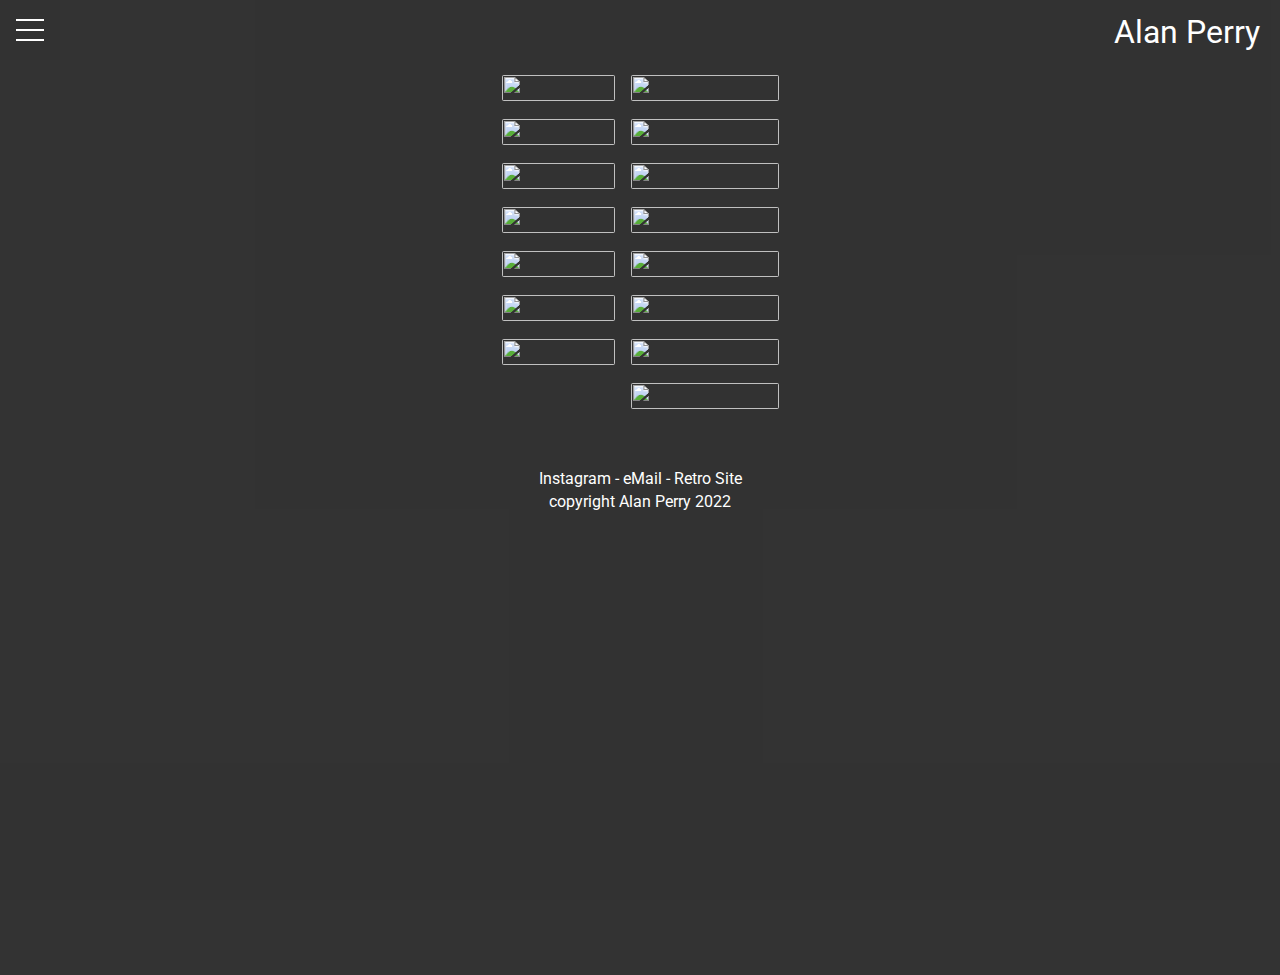
==== index.html @ c494f001 "Add files via upload" ====
<!DOCTYPE html>
<html lang="en">

<head>
  <meta charset="utf-8">
  <meta name="viewport" content="width=device-width, initial-scale=1.0">
  <meta http-equiv="X-UA-Compatible" content="ie=edge">

  <!-- Font stuff is here -->
  <link rel="preconnect" href="https://fonts.googleapis.com">
  <link rel="preconnect" href="https://fonts.gstatic.com" crossorigin>
  <link href="https://fonts.googleapis.com/css2?family=Roboto&family=Roboto+Mono&display=swap" rel="stylesheet">

  <link rel="stylesheet" href="style.css">
  <link rel="stylesheet" href="menu.css">

  <title>Alan Perry</title>

</head>

<body>
  <div class="menu-wrap">
    <input type="checkbox" class="toggler">
    <div class="hamburger">
      <div></div>
    </div>
    <div class="menu">
      <div>
        <div>
          <ul>
            <li><a href="#">About/CV/Contact</a></li>
            <li><a href="#">Teaching</a></li>
            <li style="font-size: 2rem; text-decoration: underline;">Projects</li>
            <li><a href="#">Lightfield/Hologram Studies (2022-ongoing)</a></li>
            <li><a href="#">Generative Studies (2020-ongoing)</a></li>
            <li><a href="#">The Clerestory (2022)</a></li>
            <li><a href="#">Astrological Affirmations (2022)</a></li>
            <li><a href="#">Astrological Clock (2021)</a></li>
            <li><a href="#">Uchronic Mirror (2021)</a></li>
            <li><a href="#">Ambulatory Online (2020)</a></li>
            <li><a href="#">Gross Gloss (2019-ongoing)</a></li>
            <li><a href="#">The Ambulatory (2018-2019)</a></li>
            <li><a href="#">Biophilia (2018-2019)</a></li>
            <li><a href="#">A Strange Game (2017-2018)</a></li>
            <li><a href="#">Different Ways of Seeing (2017)</a></li>
            <li><a href="#">After Prokudin-Gorsky (2016)</a></li>
            <li><a href="#">Virtual Memory (2015)</a></li>
            <li><a href="#">Collodion Work (2013-2014)</a></li>
            <li><a href="#">Methods of Manifestation (2012)</a></li>
          </ul>
        </div>
      </div>
    </div>
  </div>

  <header class="showcase">
    <div class="site-name">Alan Perry</div>
    <p style="height: 75px"></p>

    <div class="container showcase-inner">
      <div class="image-gallery">

        <div class="column">
          <!-- Left-Hand Column A -->
          <div class="image-item">
            <img src="images/Clerestory.png" alt="" />
          </div>
          <p class="caption"> The Clerestory (2022) </p>

          <div class="image-item">
            <img src="images/UchronicMirror.png" alt="" />
          </div>
          <p class="caption"> Uchronic Mirror (2021) </p>

          <div class="image-item">
            <img src="images/AmbulatoryOnline.png" alt="" />
          </div>
          <p class="caption"> Ambulatory Online (2020) </p>

          <div class="image-item">
            <img src="images/Biophilia_2.png" alt="" />
          </div>
          <p class="caption"> Biophilia (2018-2019) </p>

          <div class="image-item">
            <img src="images/diffWays_PLT.jpg" alt="" />
          </div>
          <p class="caption"> Different Ways of Seeing (2017) </p>
          <div class="image-item">
            <img src="images/apg_1.jpg" alt="" />
          </div>
          <p class="caption">After Prokudin-Gorsky (2016)</p>

          <div class="image-item">
            <img src="images/mani_MilnerMountain.jpg" alt="" />
          </div>
          <p class="caption"> Methods of Manifestation (2012) </p>

        </div>

        <div class="column">
          <!-- Right-Hand Column B -->
          <div class="image-item">
            <img src="images/holo_1.jpg" alt="" />
          </div>
          <p class="caption"> Lightfield/Hologram Studies (2022-ongoing) </p>

          <div class="image-item">
            <img src="images/After_ellsworthKelly.png" alt="" />
          </div>
          <p class="caption"> Generative Studies (2021-ongoing) </p>

          <div class="image-item">
            <img src="images/AstroClock.jpg" alt="" />
          </div>
          <p class="caption"> Astrological Clock (2021) </p>

          <div class="image-item">
            <img src="images/GrossGloss.png" alt="" />
          </div>
          <p class="caption"> The Gross Gloss (2019-ongoing) </p>

          <div class="image-item">
            <img src="images/ambulatory.png" alt="" />
          </div>
          <p class="caption"> The Ambulatory (2018-2019) </p>

          <div class="image-item">
            <img src="images/asg_playing.jpg" alt="" />
          </div>
          <p class="caption"> A Strange Game (2017-2018) </p>


          <div class="image-item">
            <img src="images/MemoryCycle.gif" alt="" />
          </div>
          <p class="caption"> Virtual Memory (2015) </p>

          <div class="image-item">
            <img src="images/col_Pinecone.jpg" alt="" />
          </div>
          <p class="caption"> Collodion Work (2013-2014)</p>
        </div>
      </div>

      <br>
      <br>
      <div class="test">Instagram - eMail - Retro Site<br>copyright Alan Perry 2022<br></div>
  </header>
</body>

</html>
---- style.css ----
:root {
  --primary-color: rgba(51, 51, 51, 0.75);
  --overlay-color: rgba(0, 0, 0, 0.85);
  --menu-speed: 0.75s;
}

* {
  box-sizing: border-box;
  margin: 0;
  padding: 0;
}

/*font stuff*/

body {
  font-family: 'Roboto', sans-serif;
  line-height: 1.4;
  background-color: rgba(51, 51, 51, 1);

}

.container {
  max-width: 1280px;
  margin: auto;
  /* overflow: hidden; */
  padding: 0 1rem;
}

.showcase {
  background-color: var(--primary-color);
  color: #ffffff;
  height: 100vh;
  position: relative;
}

.showcase:before {
  content:'';
  background-color: rgba(51, 51, 51, 1);
  position: absolute;
  top: 0;
  left: 0;
  width: 100%;
  height: 100%;
  z-index: -1;
}

.showcase .showcase-inner {
  display: flex;
  flex-direction: column;
  align-items: center;
  justify-content: top;
  text-align: center;
  height: 100%;
}

.showcase h1 {
  font-size: 4rem;
}

.showcase p {
  font-size: 1rem;
}

.showcase .site-name {
  display: flex;
  font-size: 2rem;
  top: 10px;
  right: 20px;
  position: absolute;
}

/*gallery stlying*/

.image-gallery {
  /* Mobile first */
  display: flex;
  flex-direction: column;
  gap: 1rem;
}

.image-gallery .column {
  display: flex;
  flex-direction: column;
  gap: 0.2rem;
}

.image-item img {
  width: 100%;
  border-radius: 2px;
  height: 100%;
  object-fit: cover;
}

@media only screen and (min-width: 380px) {
  .image-gallery {
    flex-direction: row;
  }
}

.showcase .caption {
  font-size: 0.5rem;
  font-style: italic;
  visibility: hidden;
}
---- menu.css ----
.menu-wrap {
  position: fixed;
  top: 0;
  left: 0;
  z-index: 1;
}

.menu-wrap .toggler {
  position: absolute;
  top: 0;
  left: 0;
  z-index: 2;
  cursor: pointer;
  width: 50px;
  height: 50px;
  opacity: 0;
}

.menu-wrap .hamburger {
  position: absolute;
  top: 0;
  left: 0;
  z-index: 1;
  width: 60px;
  height: 60px;
  padding: 1rem;
  background: var(--primary-color);
  display: flex;
  align-items: center;
  justify-content: center;
}

/* Hamburger line */
.menu-wrap .hamburger>div {
  position: relative;
  width: 100%;
  height: 2px;
  background-color: #FFF;
  display: flex;
  align-items: center;
  justify-content: center;
  transition: all 2s ease;
}

/*top and bottom lines*/
.menu-wrap .hamburger>div:before,
.menu-wrap .hamburger>div:after {
  content: '';
  position: absolute;
  z-index: 1;
  top: -10px;
  width: 100%;
  height: 2px;
  background: inherit;
}

/*moves 3rd line down*/
.menu-wrap .hamburger>div:after {
  top: 10px;
}

/*toggler animation*/
.menu-wrap .toggler:checked+.hamburger>div {
  transform: rotate(270deg);
}

/*rotate on hover when checked*/
.menu-wrap .toggler:checked:hover+.hamburger>div {
  transform: rotate(180deg);
}

/*show menu*/
.menu-wrap .toggler:checked~.menu {
  visibility: visible;
}

.menu-wrap .toggler:checked~.menu>div {
  transform: scale(1);
  transition-duration: var(--menu-speed);
}

.menu-wrap .toggler:checked~.menu>div>div {
  opacity: 1;
  transition: opacity: 0.4s ease 0.4s;
}

.menu-wrap .menu {
  position: fixed;
  top: 0;
  left: 0;
  width: 100%;
  height: 100%;
  visibility: hidden;
  overflow: hidden;
  display: flex;
  align-items: center;
  justify-content: center;
}

.menu-wrap .menu>div {
  background: var(--overlay-color);
  border-radius: 0%;
  width: 200vw;
  height: 300vw;
  display: flex;
  flex: none;
  align-items: center;
  justify-content: center;
  transform: scale(0);
  transition: all 0.4s ease;
}

.menu-wrap .menu>div>div {
  text-align: center;
  max-width: 90vw;
  max-height: 100vh;
  opacity: 0;
  transition: opacity 0.4s ease 0.4s;
}

.menu-wrap .menu>div>div>ul>li {
  list-style: none;
  color: #fff;
  font-size: 1.35rem;
  padding: 0.25rem;
}

.menu-wrap .menu>div>div>ul>li>a {
  color: inherit;
  text-decoration: none;
  transition: color 0.4s ease;
}
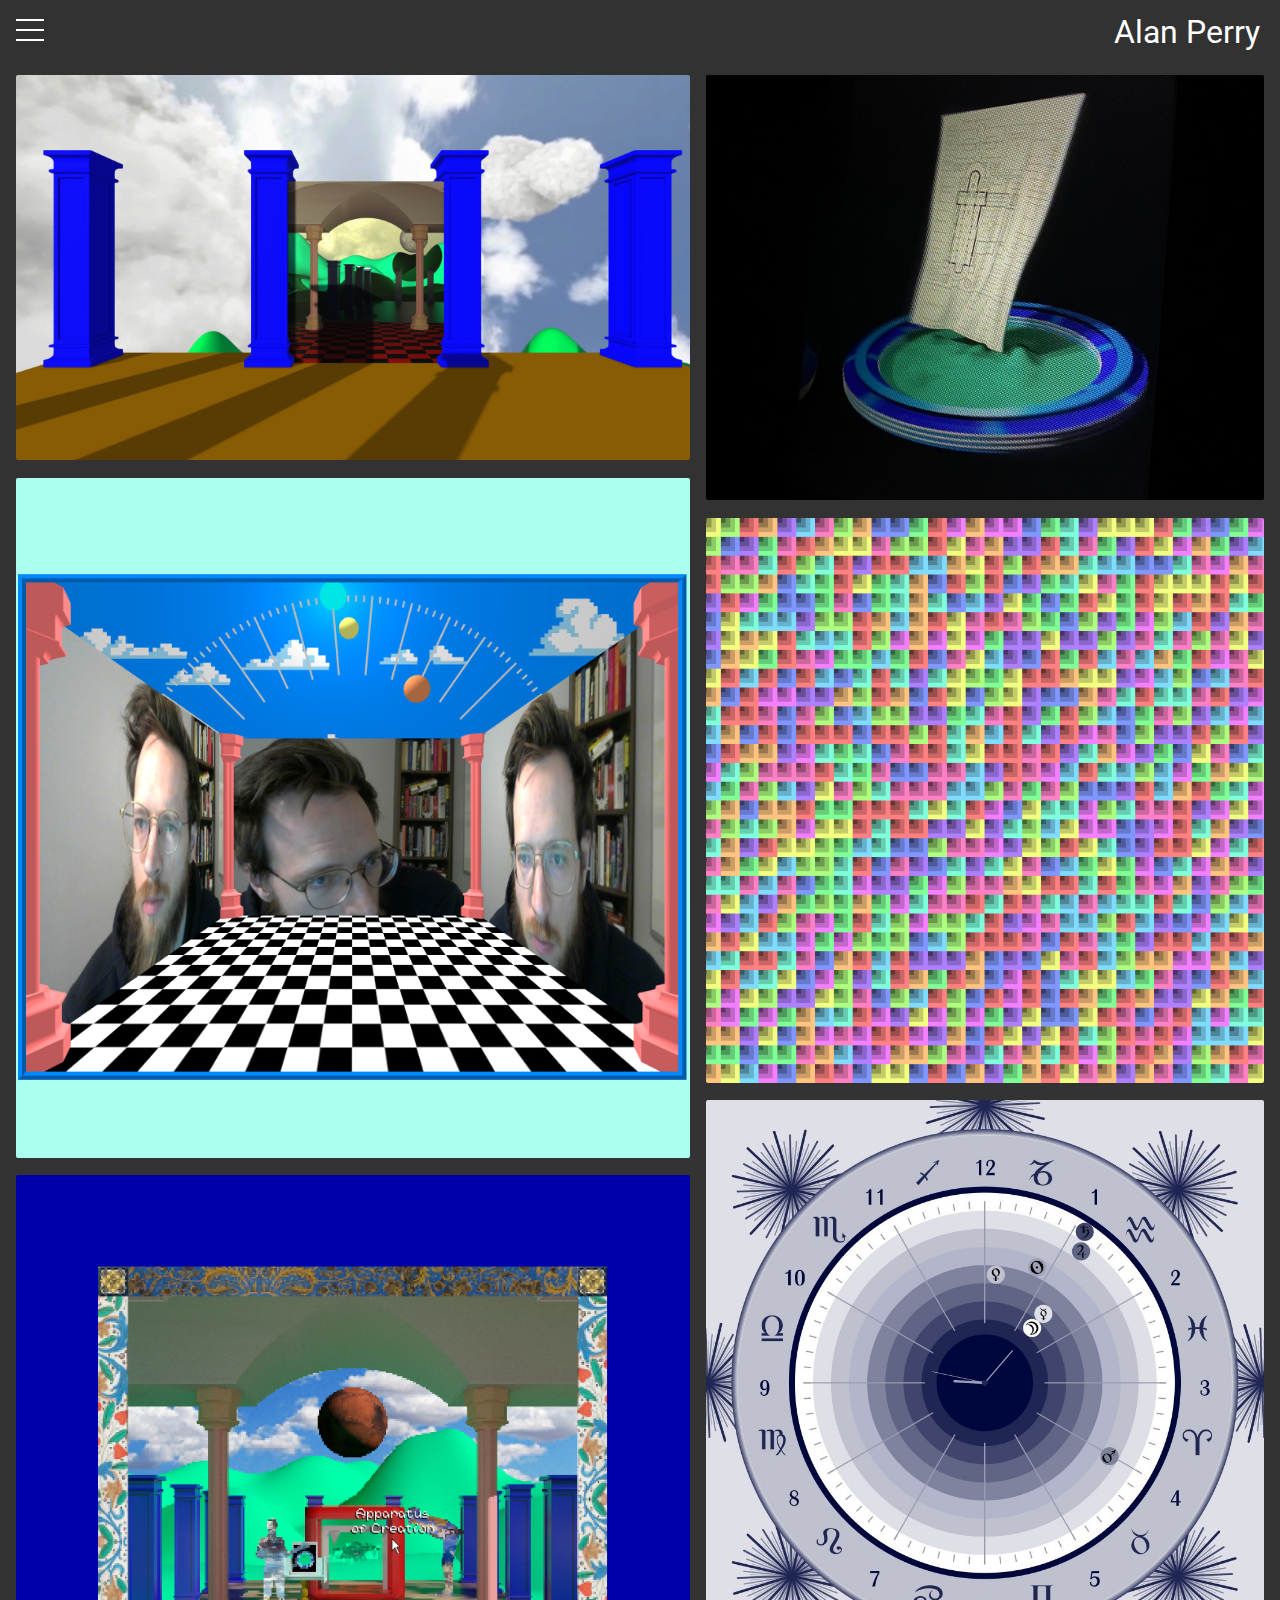
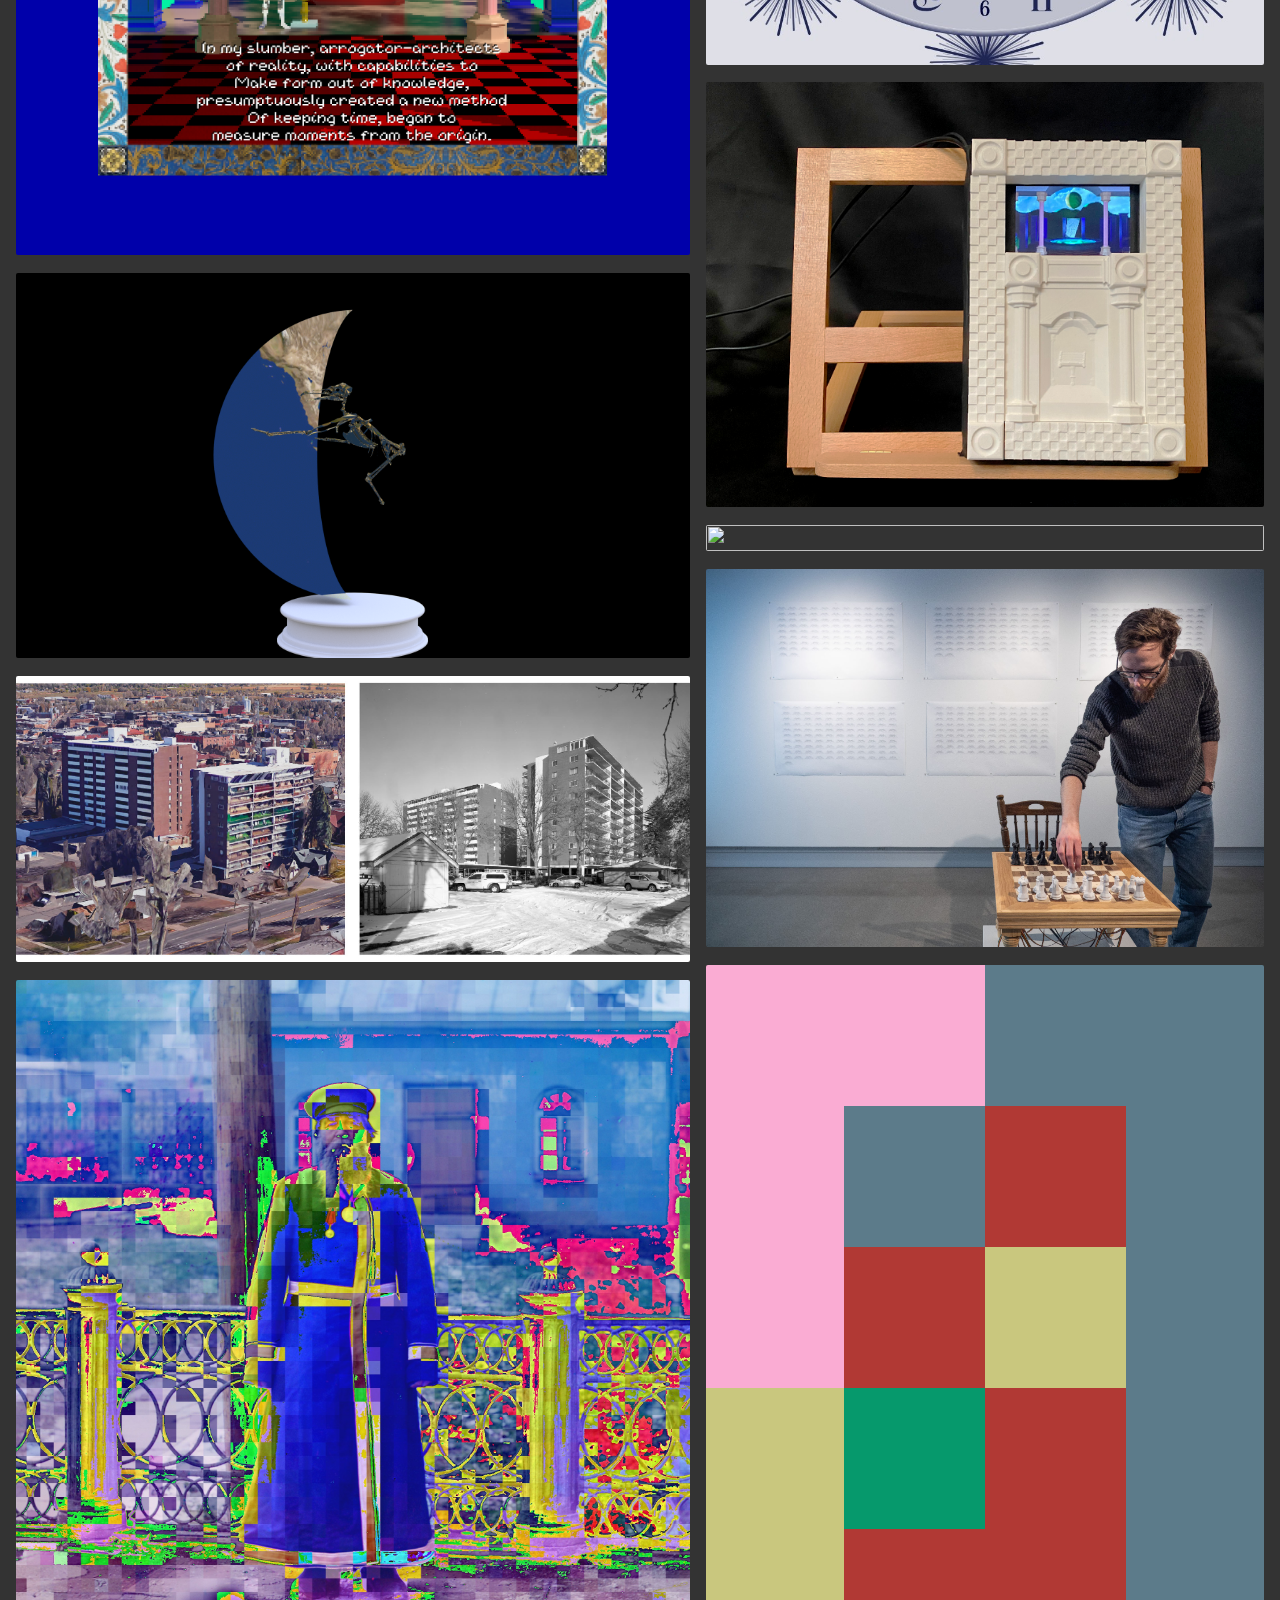
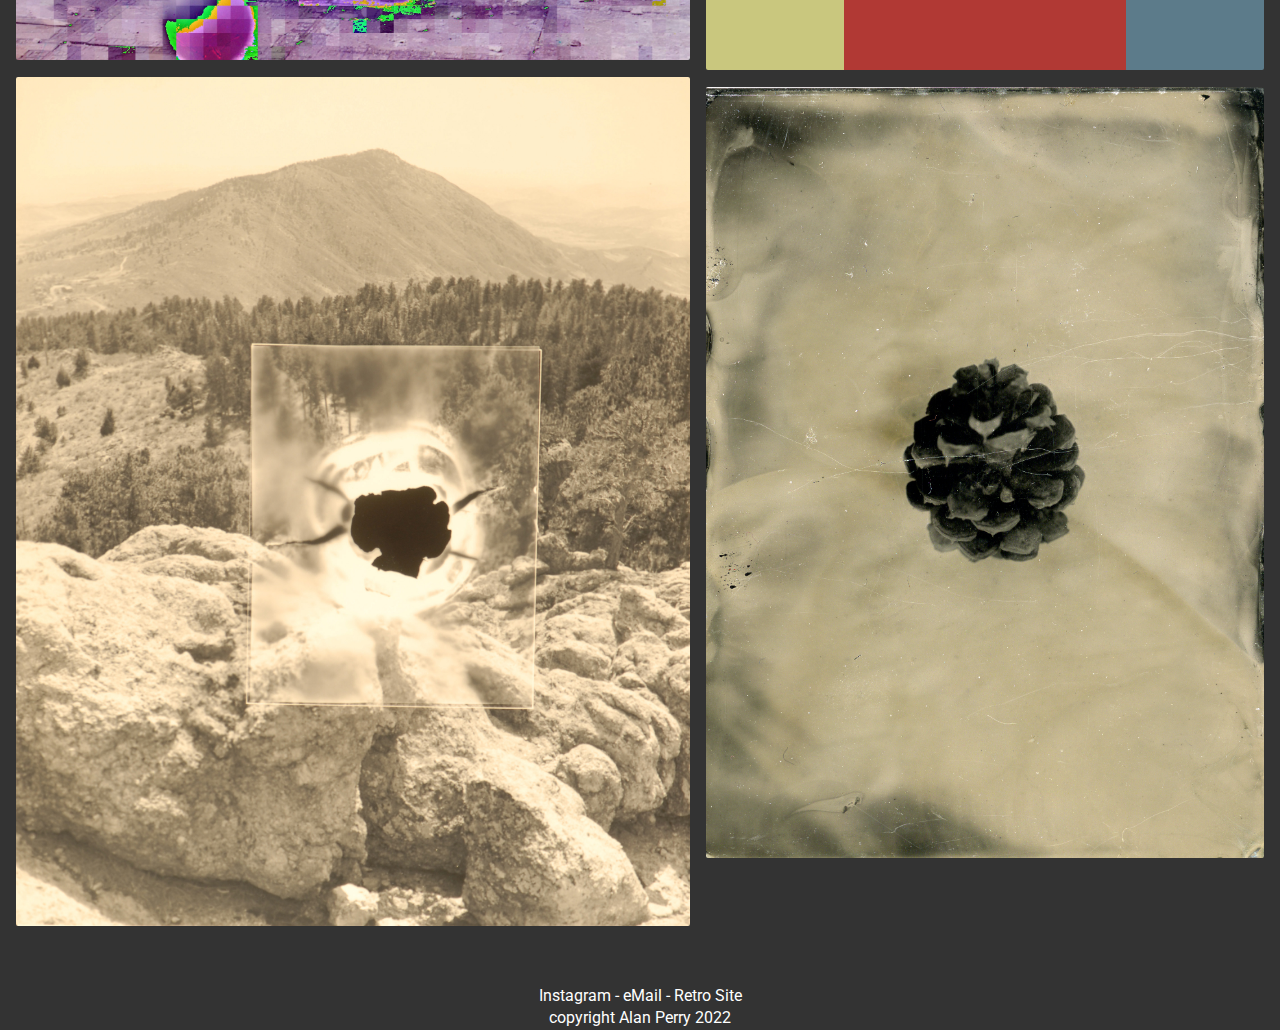
==== commit 976f2a76: "Update index.html" ====
--- a/index.html
+++ b/index.html
@@ -68,12 +68,12 @@
           <p class="caption"> The Clerestory (2022) </p>
 
           <div class="image-item">
-            <img src="images/UchronicMirror.png" alt="" />
+            <img src="images/UchronicMirror.PNG" alt="" />
           </div>
           <p class="caption"> Uchronic Mirror (2021) </p>
 
           <div class="image-item">
-            <img src="images/AmbulatoryOnline.png" alt="" />
+            <img src="images/AmbulatoryOnline.PNG" alt="" />
           </div>
           <p class="caption"> Ambulatory Online (2020) </p>
 
@@ -101,7 +101,7 @@
         <div class="column">
           <!-- Right-Hand Column B -->
           <div class="image-item">
-            <img src="images/holo_1.jpg" alt="" />
+            <img src="images/holo_1.JPG" alt="" />
           </div>
           <p class="caption"> Lightfield/Hologram Studies (2022-ongoing) </p>
 
@@ -121,7 +121,7 @@
           <p class="caption"> The Gross Gloss (2019-ongoing) </p>
 
           <div class="image-item">
-            <img src="images/ambulatory.png" alt="" />
+            <img src="images/ambulatory.PNG" alt="" />
           </div>
           <p class="caption"> The Ambulatory (2018-2019) </p>
 
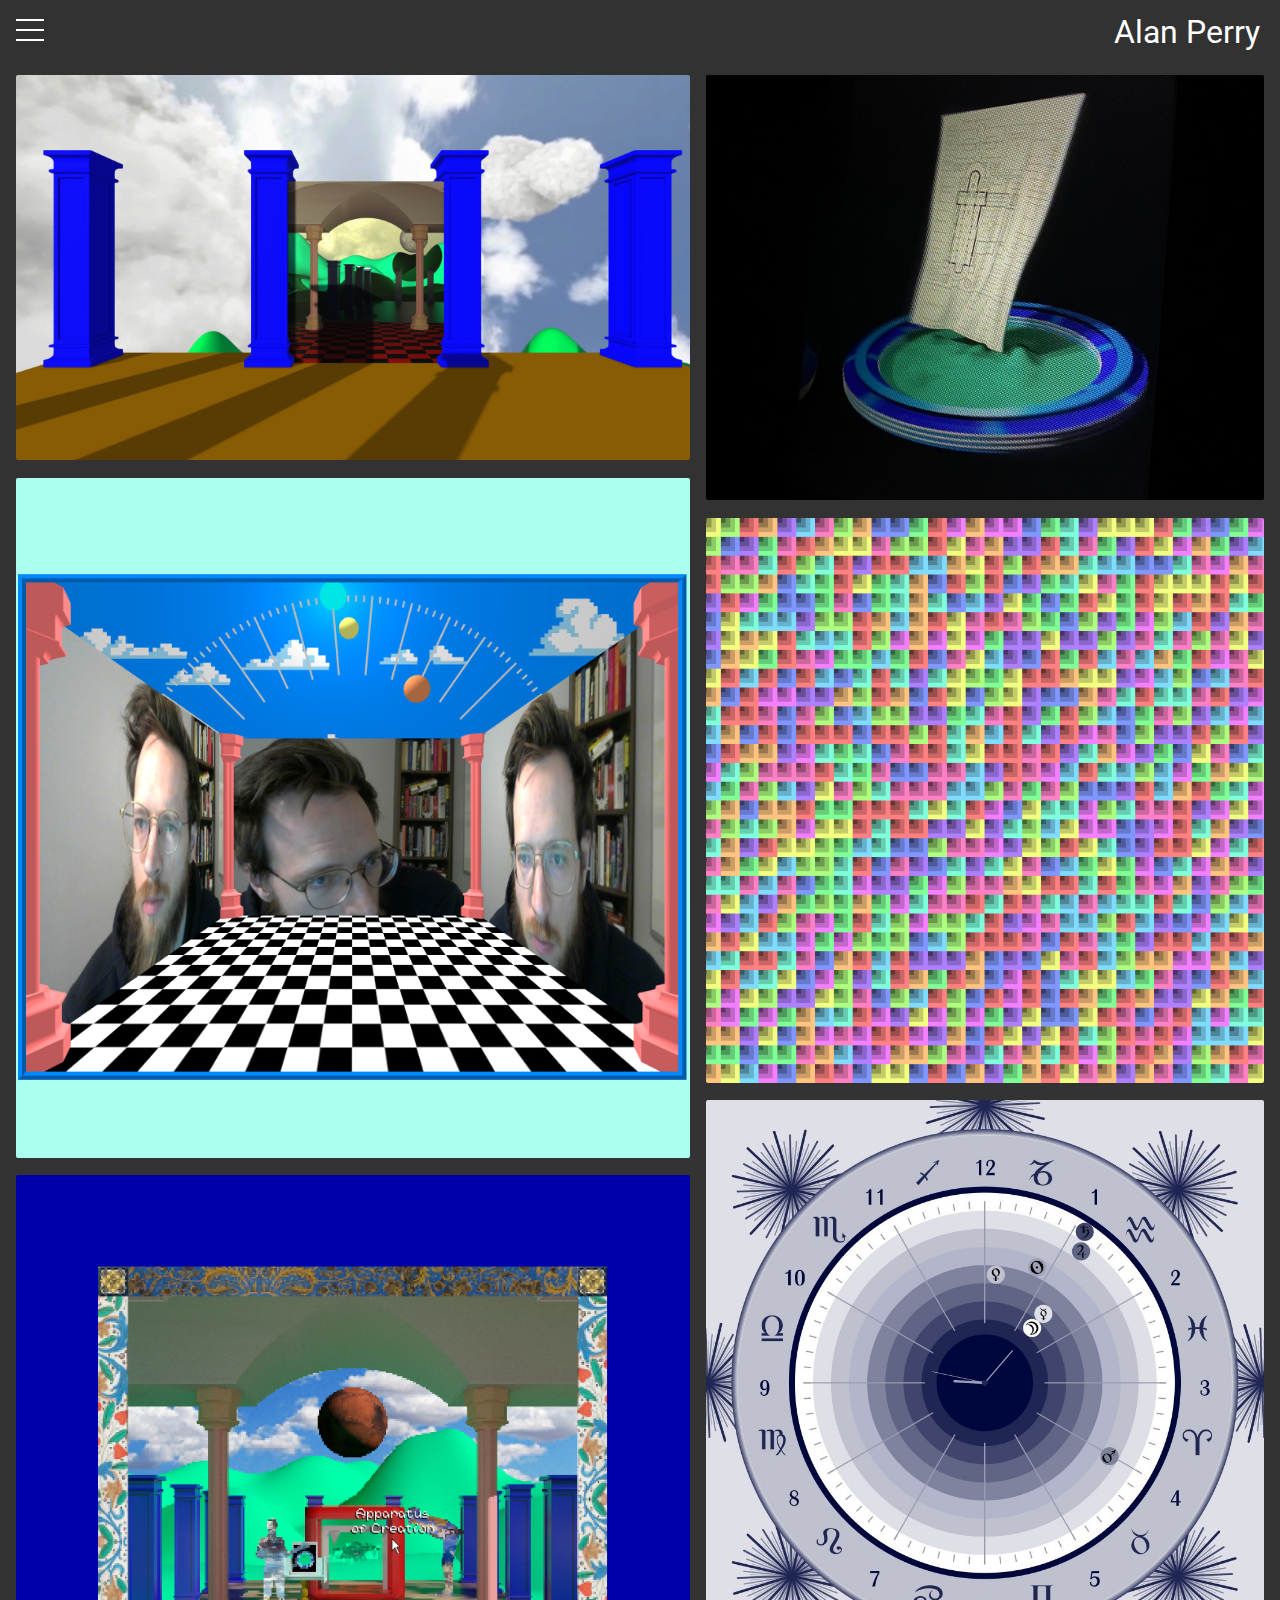
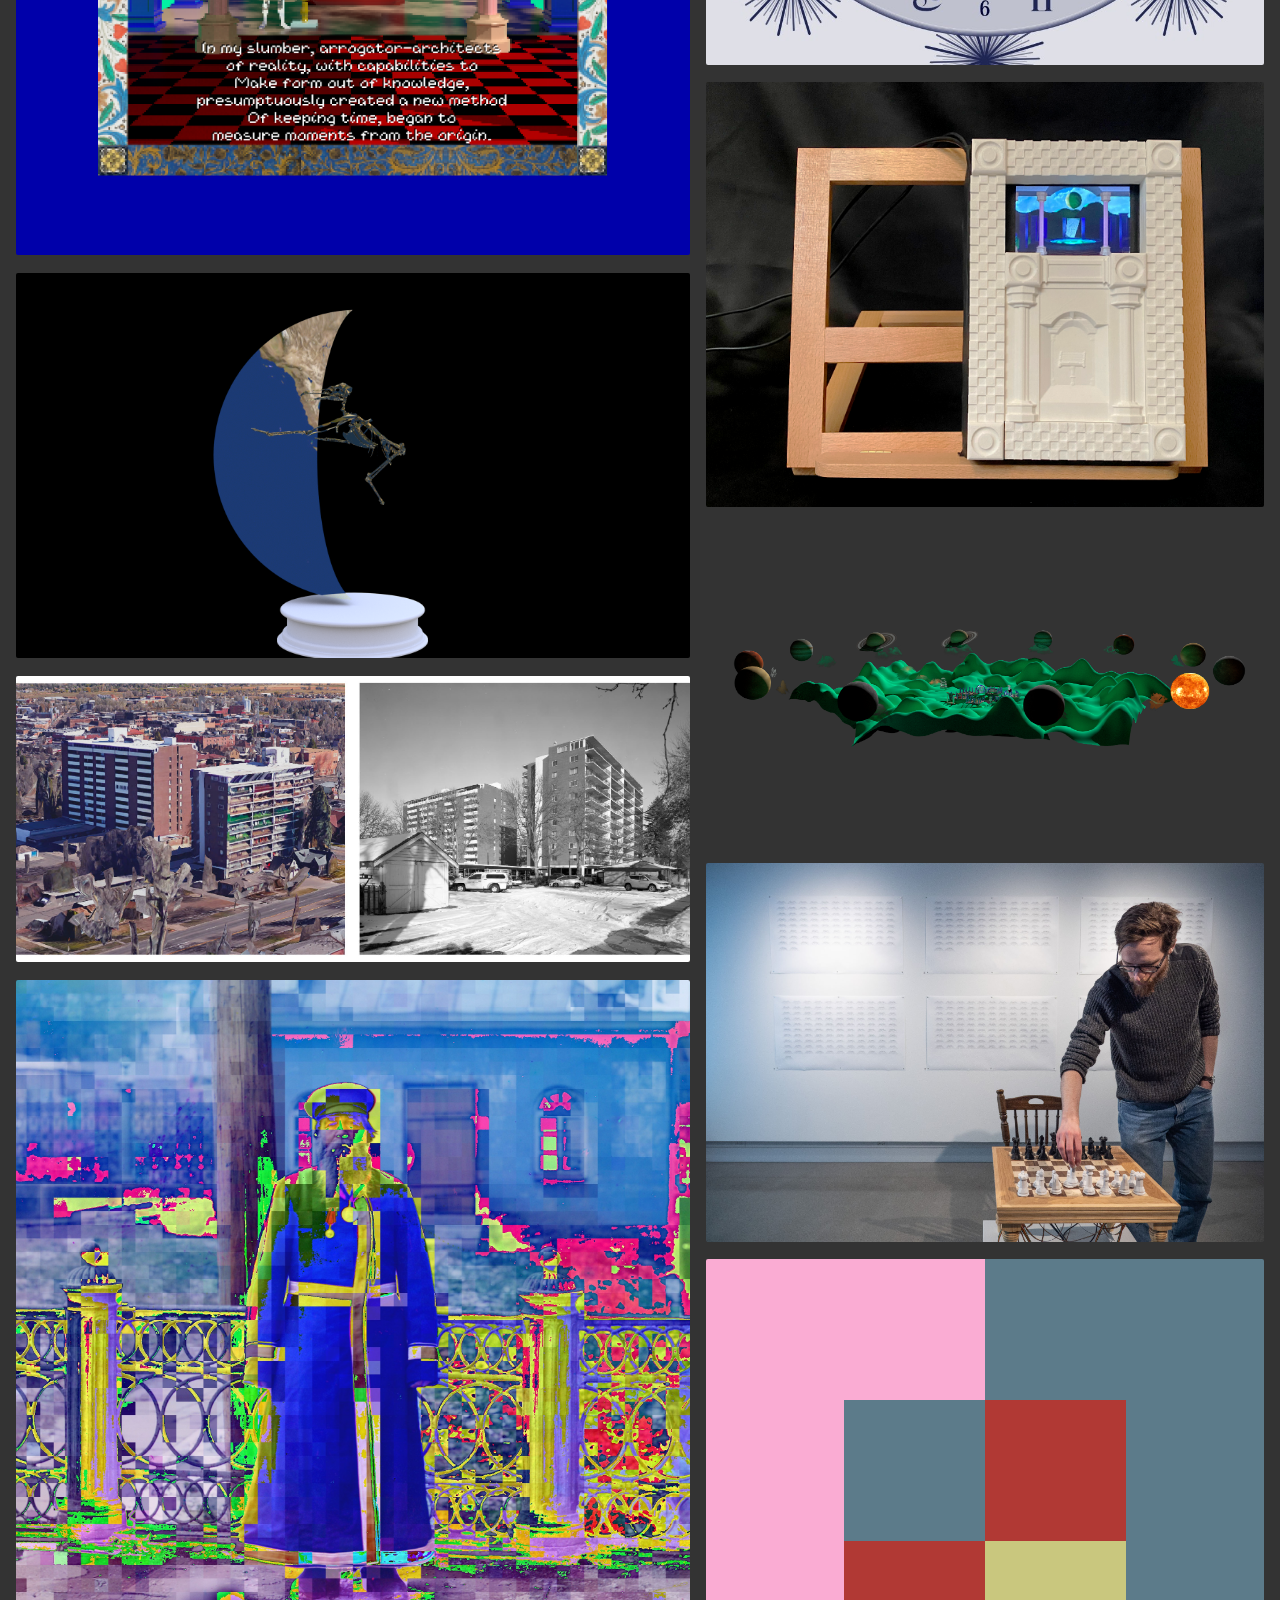
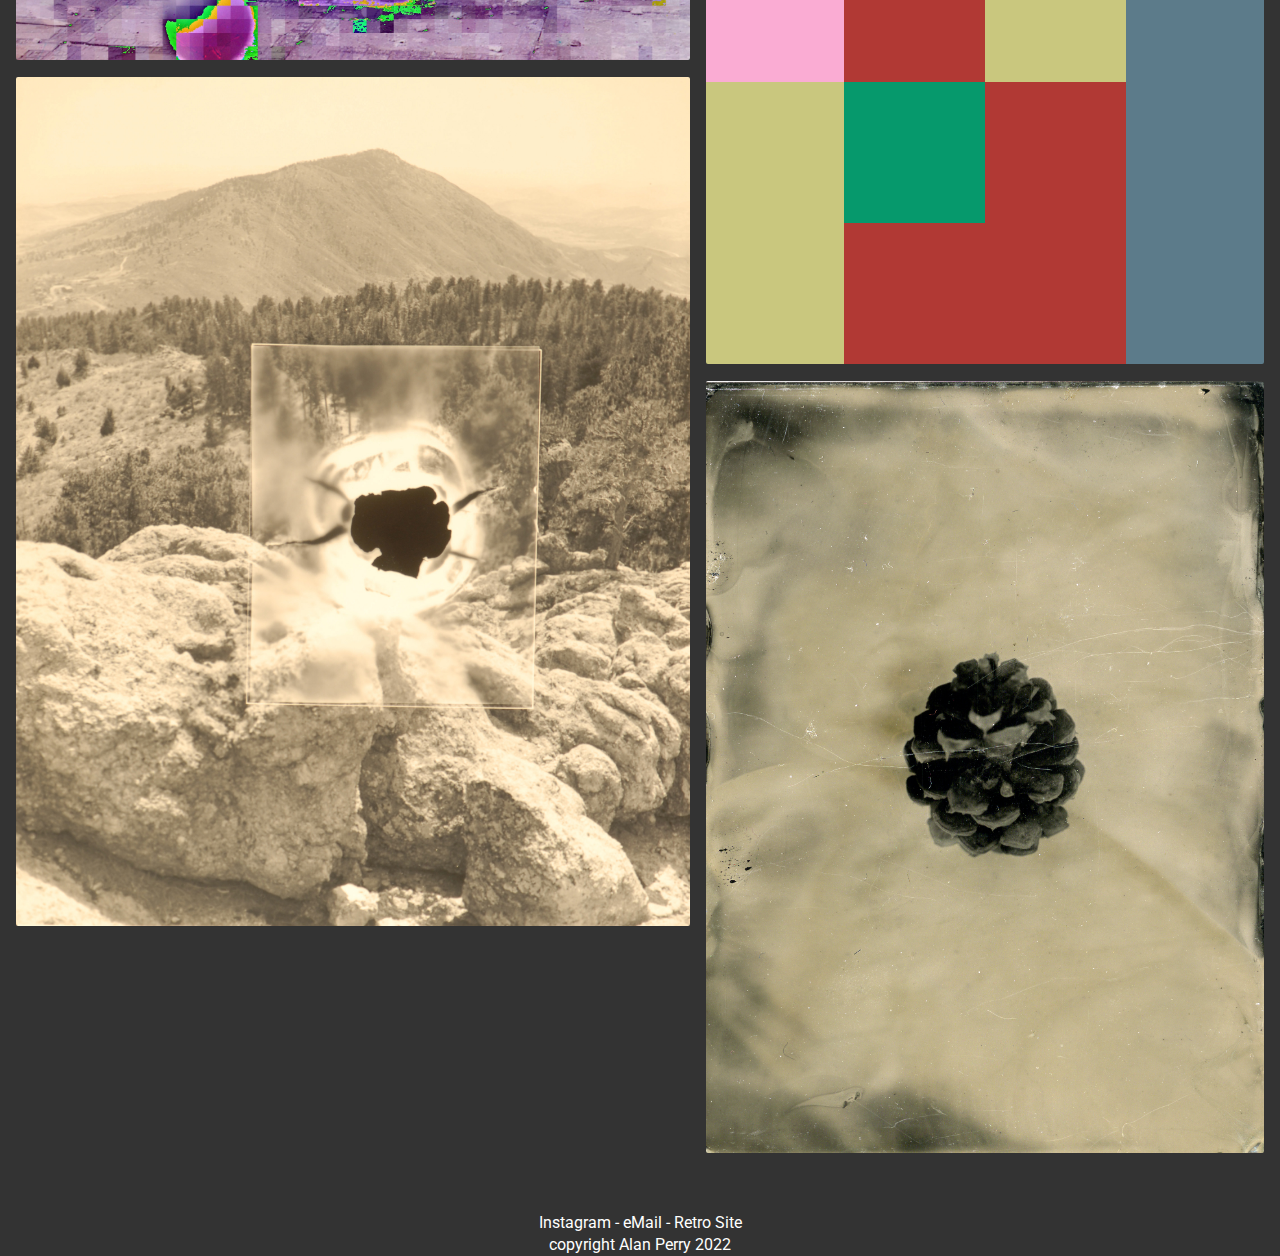
==== commit f737df81: "Update index.html" ====
--- a/index.html
+++ b/index.html
@@ -121,7 +121,7 @@
           <p class="caption"> The Gross Gloss (2019-ongoing) </p>
 
           <div class="image-item">
-            <img src="images/ambulatory.PNG" alt="" />
+            <img src="images/Ambulatory.png" alt="" />
           </div>
           <p class="caption"> The Ambulatory (2018-2019) </p>
 
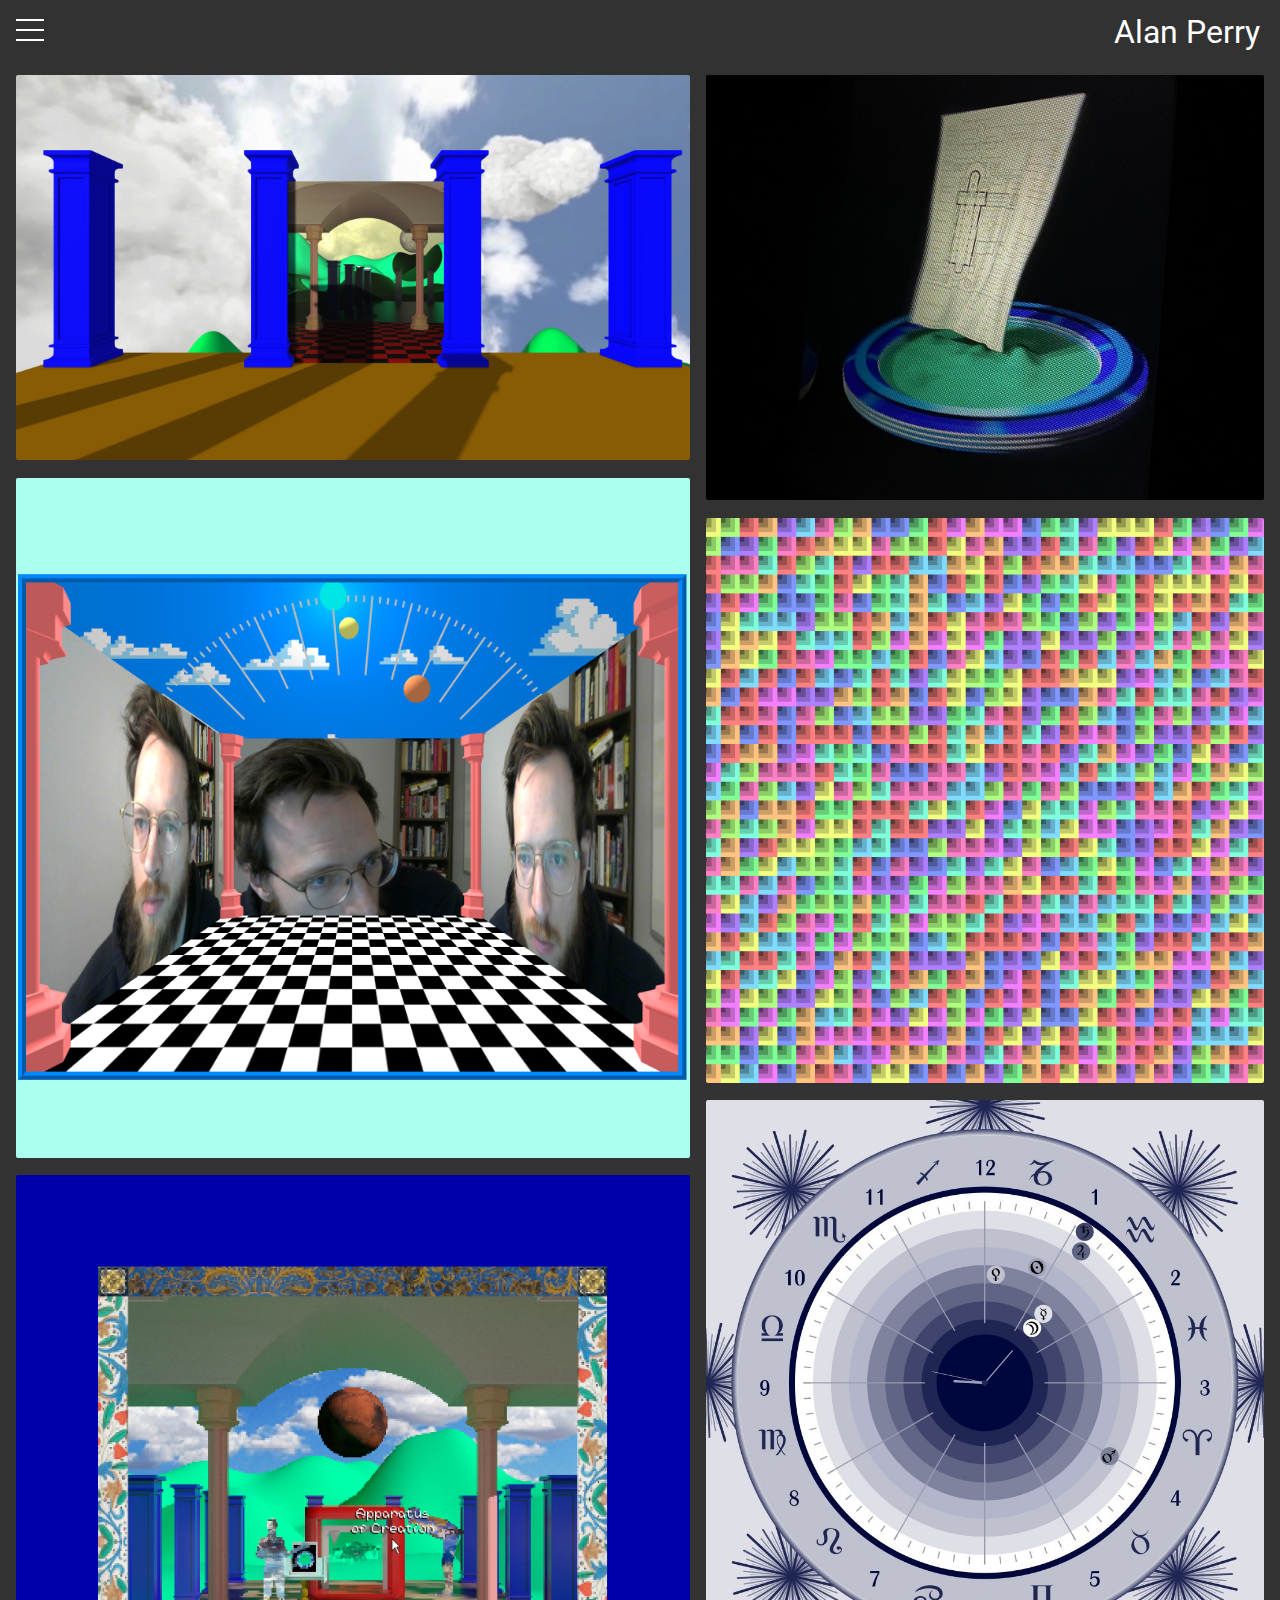
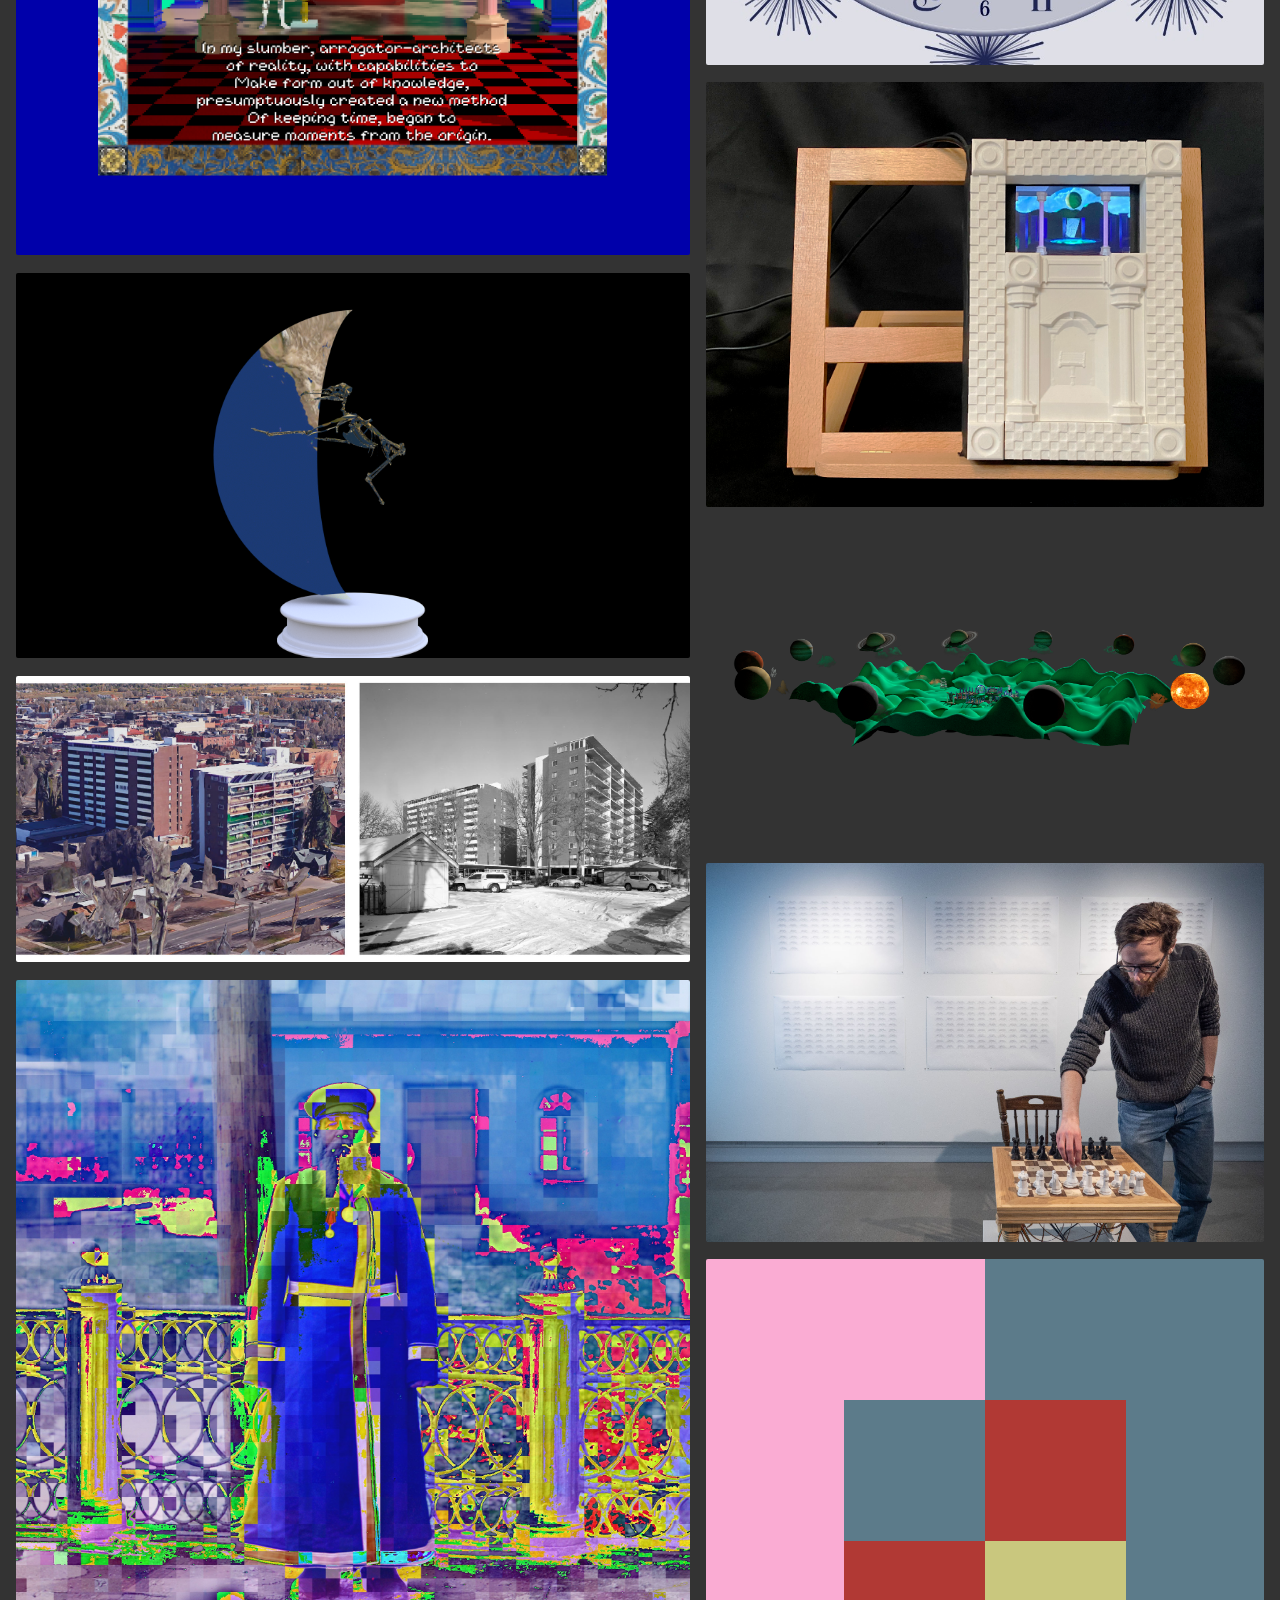
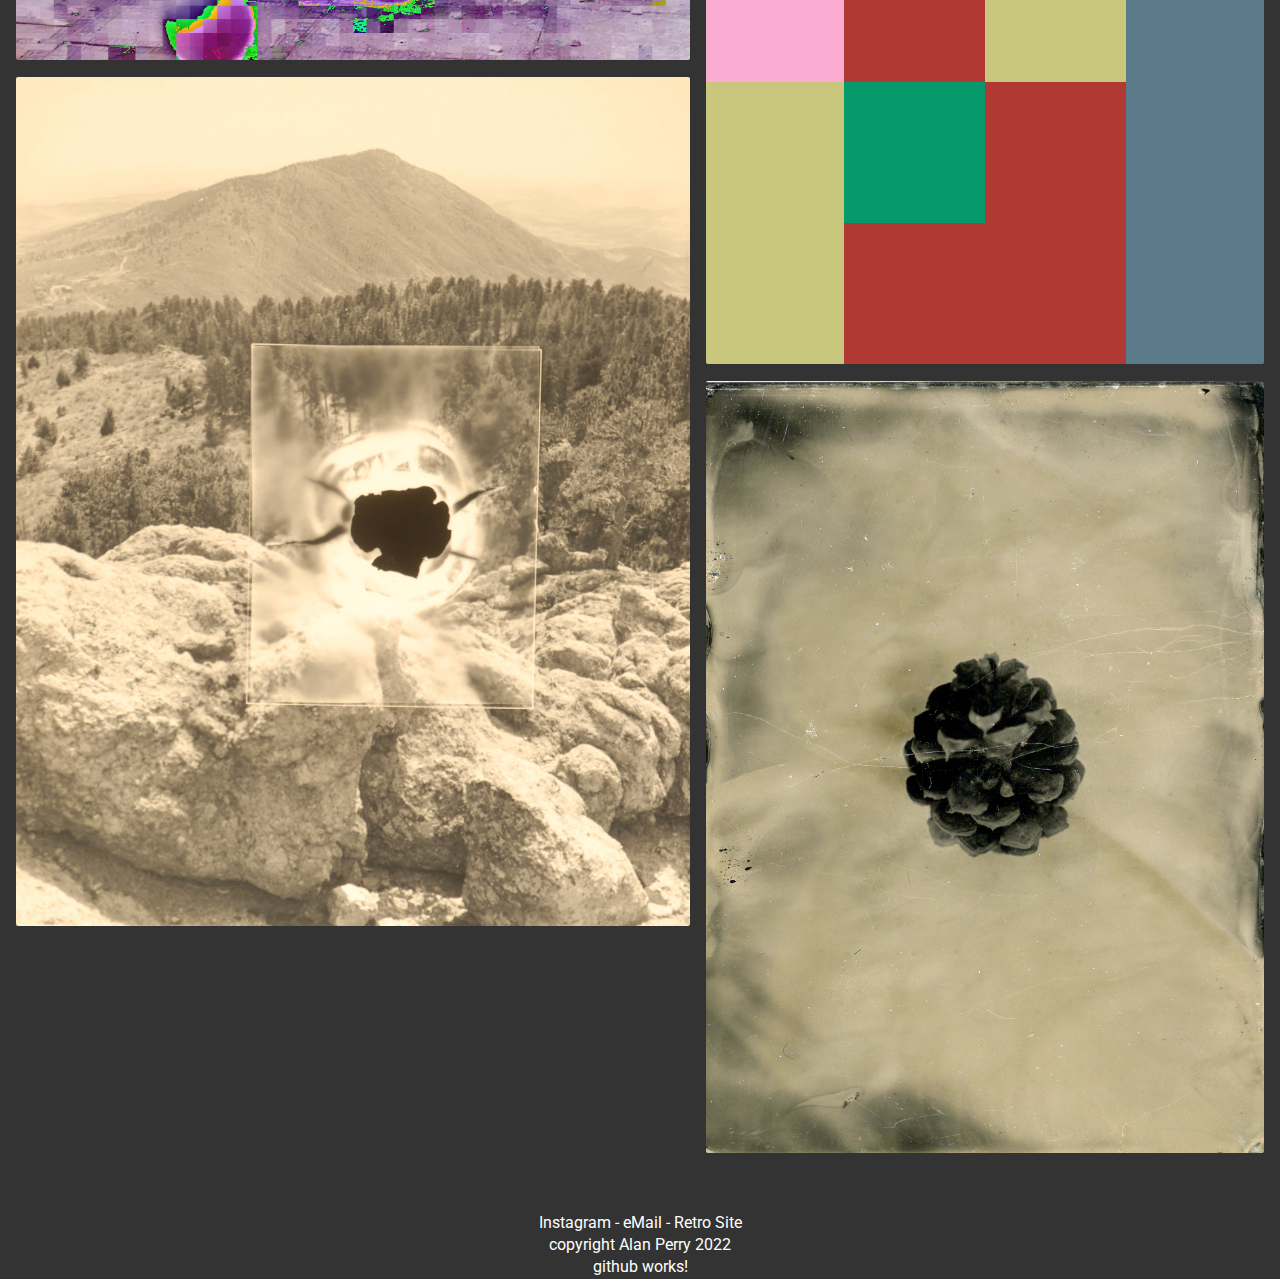
==== commit 241df303: "testing push from atom" ====
--- a/index.html
+++ b/index.html
@@ -145,7 +145,7 @@
 
       <br>
       <br>
-      <div class="test">Instagram - eMail - Retro Site<br>copyright Alan Perry 2022<br></div>
+      <p>Instagram - eMail - Retro Site<br>copyright Alan Perry 2022<br>github works!<br></p>
   </header>
 </body>
 
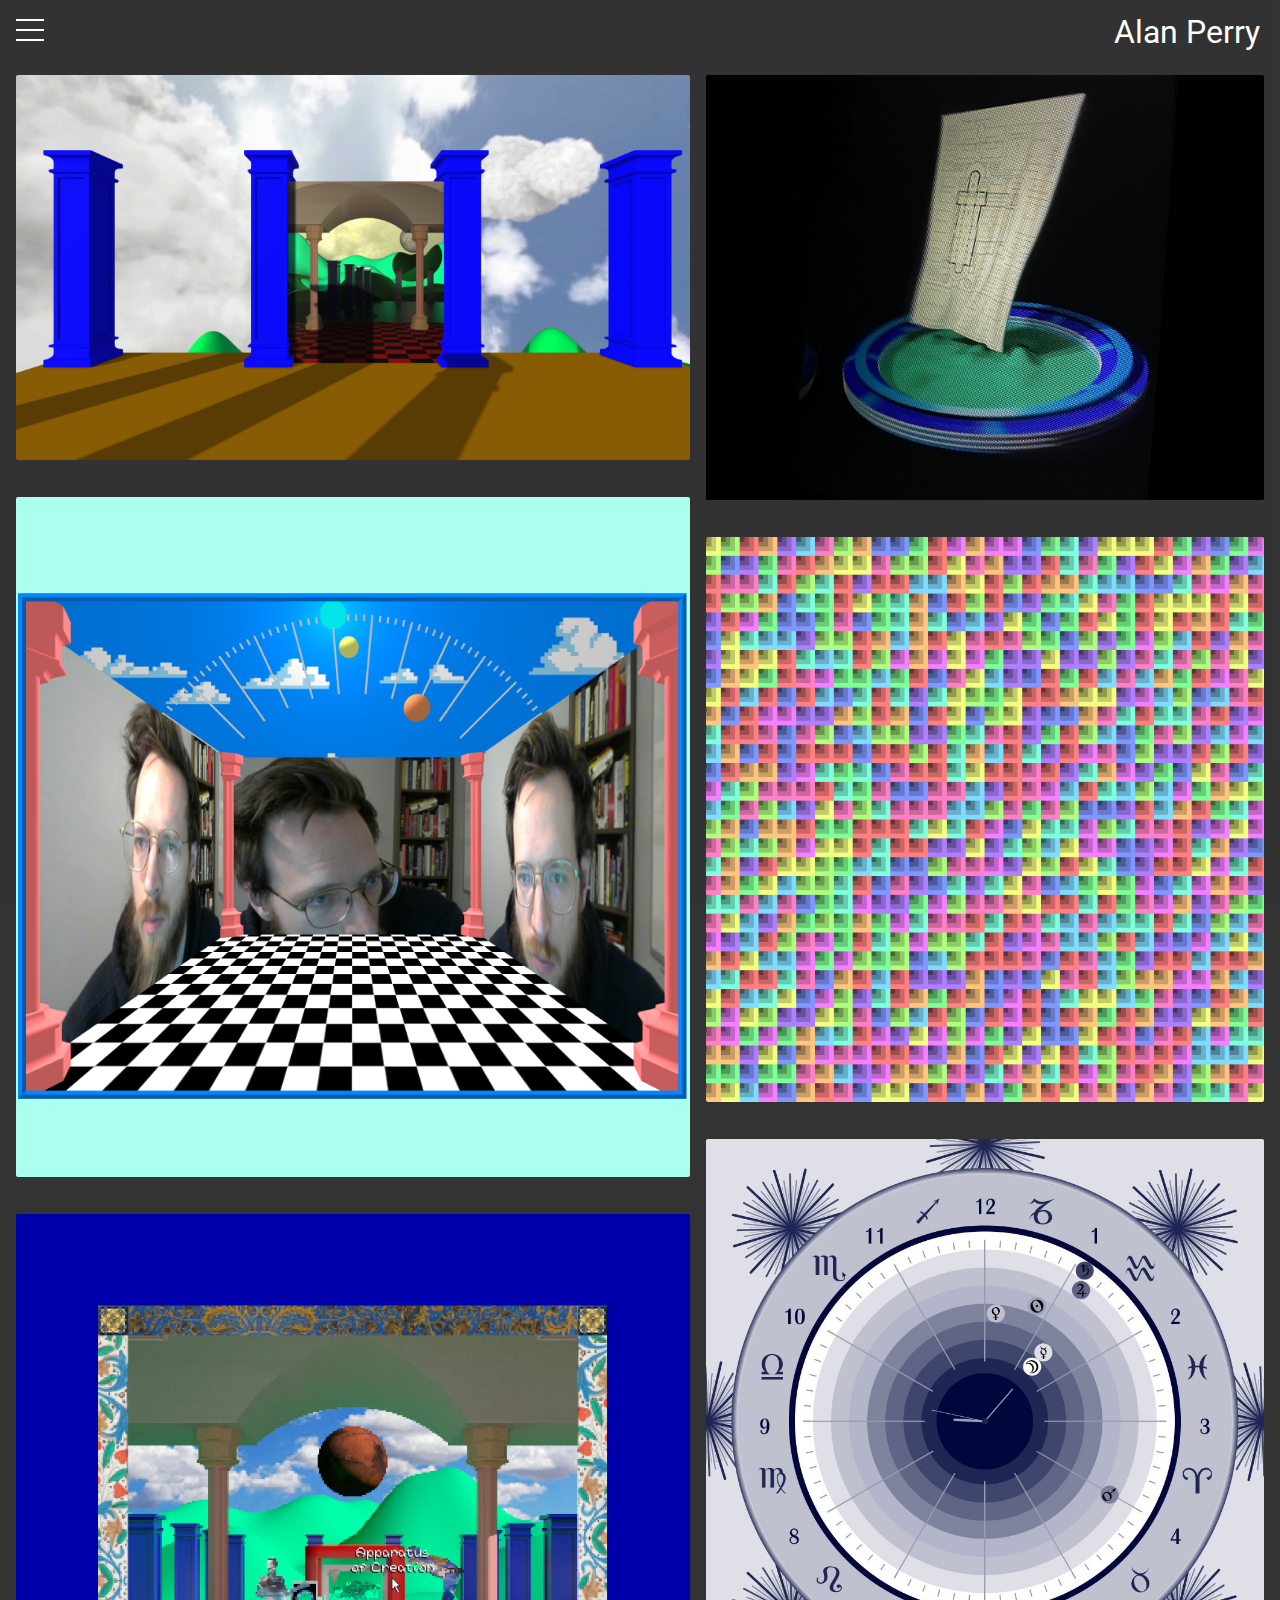
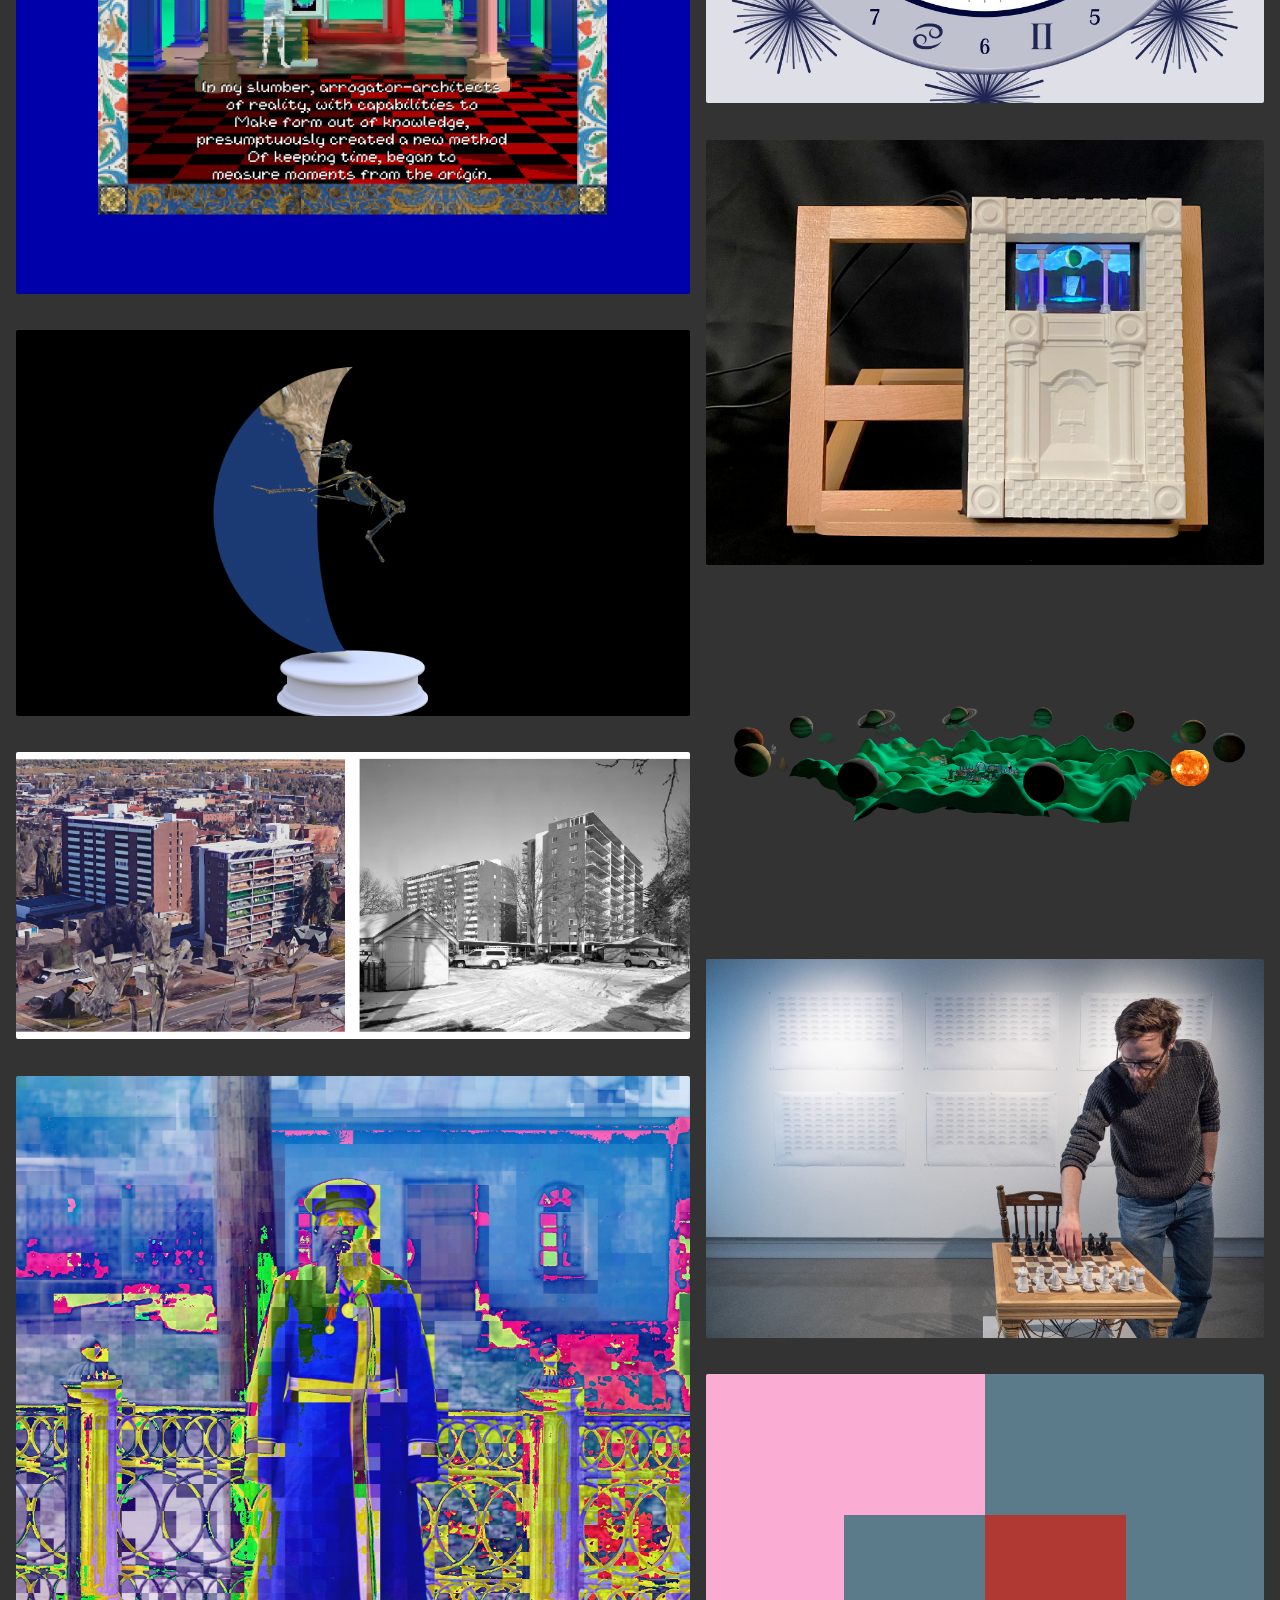
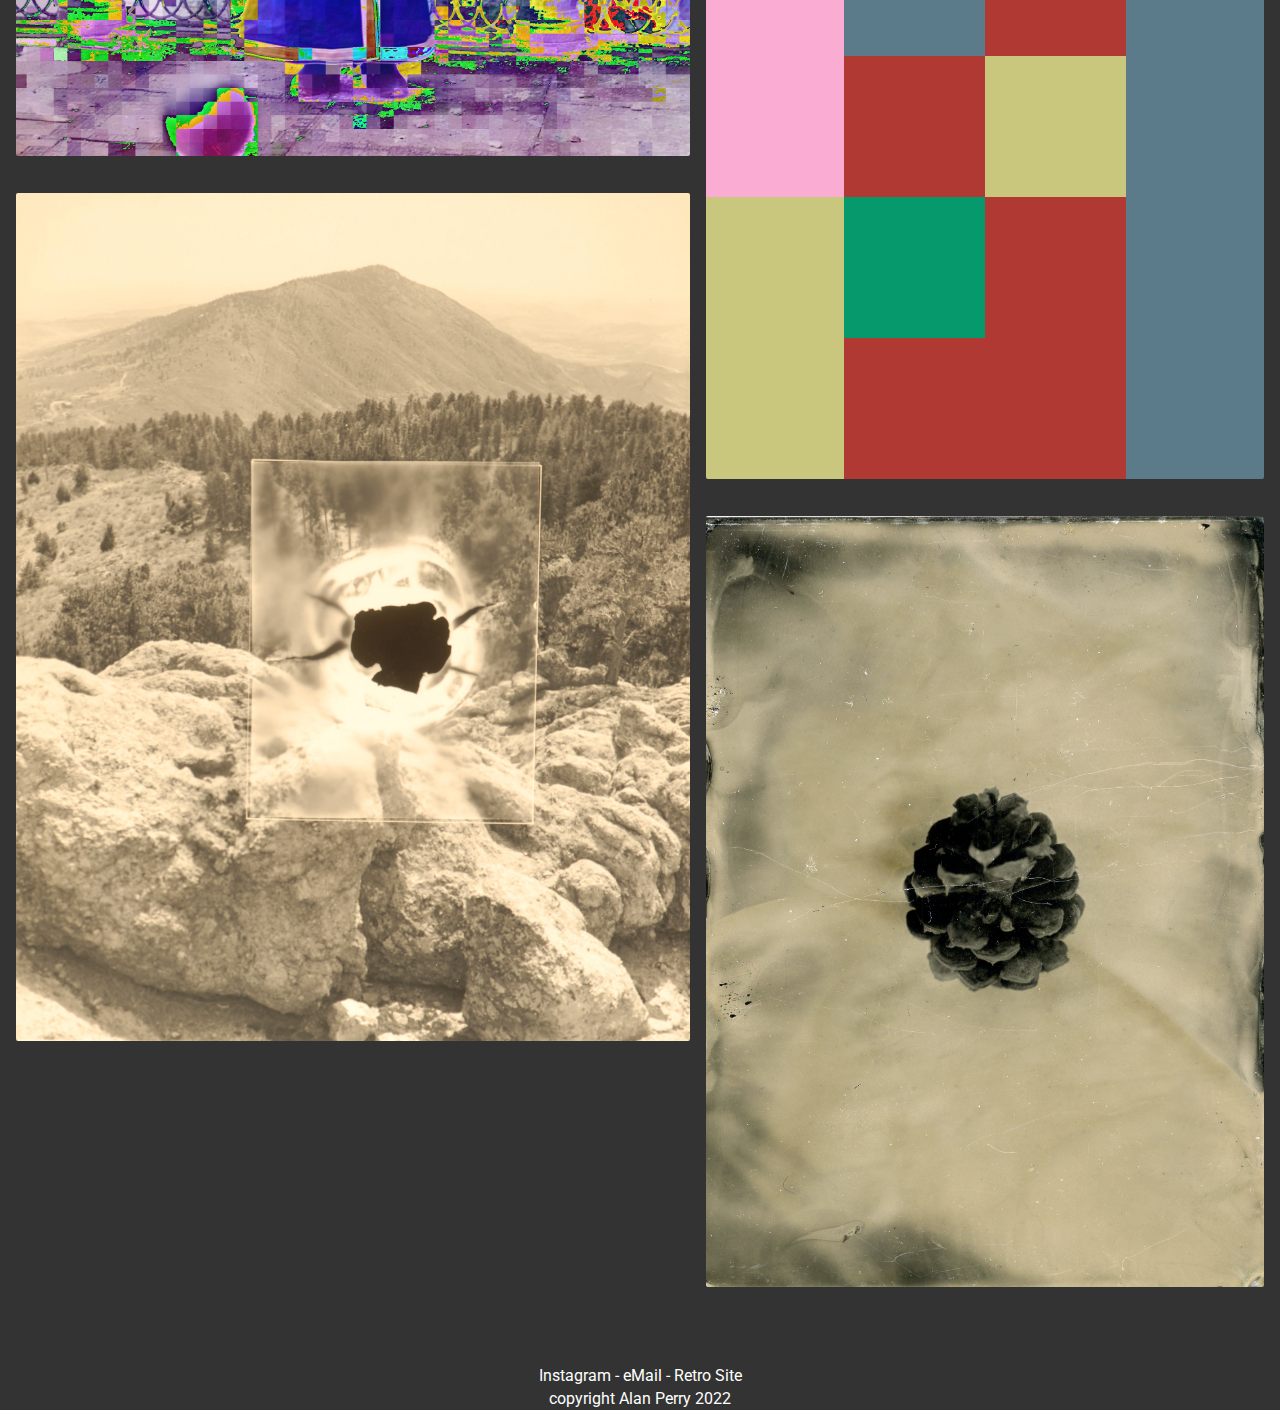
==== commit 8d575c38: "implementing a second html page" ====
--- a/index.html
+++ b/index.html
@@ -30,7 +30,7 @@
           <ul>
             <li><a href="#">About/CV/Contact</a></li>
             <li><a href="#">Teaching</a></li>
-            <li style="font-size: 2rem; text-decoration: underline;">Projects</li>
+            <li style="font-size: 2rem; text-decoration: underline;"><a href="index.html">Projects</a></li>
             <li><a href="#">Lightfield/Hologram Studies (2022-ongoing)</a></li>
             <li><a href="#">Generative Studies (2020-ongoing)</a></li>
             <li><a href="#">The Clerestory (2022)</a></li>
@@ -43,7 +43,7 @@
             <li><a href="#">Biophilia (2018-2019)</a></li>
             <li><a href="#">A Strange Game (2017-2018)</a></li>
             <li><a href="#">Different Ways of Seeing (2017)</a></li>
-            <li><a href="#">After Prokudin-Gorsky (2016)</a></li>
+            <li><a href="apg.html">After Prokudin-Gorsky (2016)</a></li>
             <li><a href="#">Virtual Memory (2015)</a></li>
             <li><a href="#">Collodion Work (2013-2014)</a></li>
             <li><a href="#">Methods of Manifestation (2012)</a></li>
@@ -87,7 +87,7 @@
           </div>
           <p class="caption"> Different Ways of Seeing (2017) </p>
           <div class="image-item">
-            <img src="images/apg_1.jpg" alt="" />
+            <a href="apg.html"><img src="images/apg_1.jpg" alt="" /></a>
           </div>
           <p class="caption">After Prokudin-Gorsky (2016)</p>
 
@@ -145,7 +145,8 @@
 
       <br>
       <br>
-      <p>Instagram - eMail - Retro Site<br>copyright Alan Perry 2022<br>github works!<br></p>
+      <p>Instagram - eMail - Retro Site<br>copyright Alan Perry 2022<br></p>
+    </div>
   </header>
 </body>
 
--- a/style.css
+++ b/style.css
@@ -11,12 +11,14 @@
 }
 
 /*font stuff*/
-
 body {
   font-family: 'Roboto', sans-serif;
   line-height: 1.4;
   background-color: rgba(51, 51, 51, 1);
+}
 
+a {
+  text-decoration: none;
 }
 
 .container {
@@ -34,7 +36,7 @@
 }
 
 .showcase:before {
-  content:'';
+  content: '';
   background-color: rgba(51, 51, 51, 1);
   position: absolute;
   top: 0;
@@ -70,7 +72,6 @@
 }
 
 /*gallery stlying*/
-
 .image-gallery {
   /* Mobile first */
   display: flex;
@@ -91,14 +92,19 @@
   object-fit: cover;
 }
 
+.column p {
+  text-align: left;
+}
+
 @media only screen and (min-width: 380px) {
   .image-gallery {
     flex-direction: row;
   }
 }
 
-.showcase .caption {
-  font-size: 0.5rem;
+.caption {
+  font-size: 1rem;
   font-style: italic;
+  padding-bottom: 0.5rem;
   visibility: hidden;
 }
--- a/menu.css
+++ b/menu.css
@@ -127,6 +127,5 @@
 
 .menu-wrap .menu>div>div>ul>li>a {
   color: inherit;
-  text-decoration: none;
   transition: color 0.4s ease;
 }
